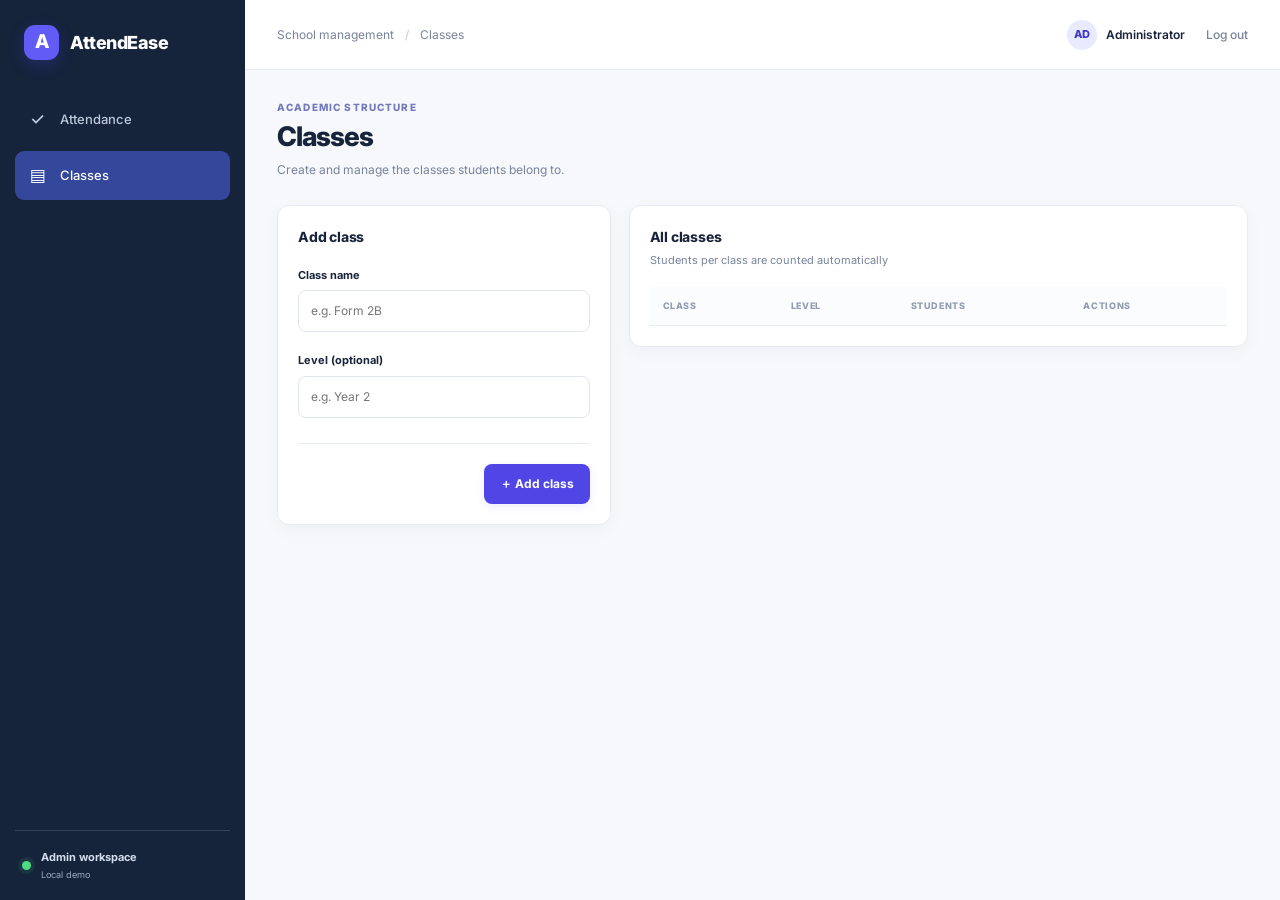
==== classes.html @ 70cc114b "Add classes page" ====
<!DOCTYPE html>
<html lang="en">
<head>
    <meta charset="UTF-8">
    <meta name="viewport" content="width=device-width, initial-scale=1.0">
    <title>Classes · AttendEase</title>
    <link rel="stylesheet" href="css/style.css">
</head>
<body data-page="classes" data-title="Classes">
<div class="app-shell">
    <main class="main-area">
        <div class="content">
            <div class="page-heading">
                <div>
                    <p class="eyebrow">ACADEMIC STRUCTURE</p>
                    <h1>Classes</h1>
                    <p class="muted">Create and manage the classes students belong to.</p>
                </div>
            </div>

            <div id="message" hidden></div>

            <div class="two-column">
                <section class="panel form-panel">
                    <h2 class="section-title">Add class</h2>
                    <form id="class-form">
                        <div class="stack">
                            <label for="class-name">Class name</label>
                            <input class="input" id="class-name" required placeholder="e.g. Form 2B">
                        </div>
                        <div class="stack">
                            <label for="level">Level (optional)</label>
                            <input class="input" id="level" placeholder="e.g. Year 2">
                        </div>
                        <div class="form-actions">
                            <button class="btn btn-primary" type="submit">＋ Add class</button>
                        </div>
                    </form>
                </section>

                <section class="panel">
                    <div class="panel-heading">
                        <div>
                            <h2>All classes</h2>
                            <p class="muted">Students per class are counted automatically</p>
                        </div>
                    </div>
                    <div class="table-wrap">
                        <table>
                            <thead>
                                <tr><th>CLASS</th><th>LEVEL</th><th>STUDENTS</th><th>ACTIONS</th></tr>
                            </thead>
                            <tbody id="class-body"></tbody>
                        </table>
                    </div>
                </section>
            </div>
        </div>
    </main>
</div>

<script src="js/layout.js"></script>
<script src="js/classes.js"></script>
</body>
</html>
---- css/style.css ----
@import url('https://fonts.googleapis.com/css2?family=Inter:wght@400;500;600;700;800&display=swap');
:root{--navy:#15233b;--navy-2:#20324f;--primary:#4f46e5;--primary-dark:#4338ca;--bg:#f6f8fc;--card:#fff;--text:#18243b;--muted:#78849a;--border:#e7ebf3;--green:#15803d;--red:#b91c1c;--amber:#a16207;--shadow:0 5px 18px rgba(24,36,59,.035)}
*{box-sizing:border-box}body{margin:0;background:var(--bg);color:var(--text);font:14px/1.5 Inter,system-ui,-apple-system,BlinkMacSystemFont,"Segoe UI",sans-serif}a{color:inherit;text-decoration:none}button,input,select{font:inherit}button,a,input,select{outline-offset:3px}button:focus-visible,a:focus-visible,input:focus-visible,select:focus-visible{outline:3px solid #a5b4fc}.app-shell{min-height:100vh;display:flex}.sidebar{background:var(--navy);color:#d5deee;width:245px;flex-shrink:0;display:flex;flex-direction:column;padding:25px 15px 18px;transition:transform .2s}.brand{display:flex;align-items:center;gap:11px;font-weight:800;font-size:18px;letter-spacing:-.5px;color:#fff;padding:0 9px 35px}.brand-mark{height:35px;width:35px;border-radius:11px;background:#625bf6;display:grid;place-items:center;font-size:19px;color:white;box-shadow:0 5px 15px #4f46e544}.nav-list{display:grid;gap:6px}.nav-link{display:flex;align-items:center;gap:13px;padding:12px 13px;border-radius:9px;font-size:13px;font-weight:500;color:#bdc9dc;transition:background .15s,color .15s}.nav-link>span:first-child{width:19px;text-align:center;font-size:17px}.nav-link:hover,.nav-link.active{background:#34479a;color:#fff}.sidebar-bottom{margin-top:auto;border-top:1px solid #34445d;padding:18px 7px 0;display:flex;align-items:center;gap:10px;font-size:11px}.sidebar-bottom strong,.sidebar-bottom small{display:block}.sidebar-bottom small{color:#9cabc3;margin-top:3px}.online-dot{width:9px;height:9px;border-radius:50%;background:#4ade80;box-shadow:0 0 0 4px #4ade8018}.main-area{min-width:0;flex:1;display:flex;flex-direction:column}.topbar{height:70px;display:flex;align-items:center;justify-content:space-between;padding:0 32px;background:#fff;border-bottom:1px solid var(--border);gap:15px}.breadcrumb{font-size:12px;color:var(--muted)}.breadcrumb span{padding:0 8px;color:#c2c9d5}.topbar-user{display:flex;align-items:center;gap:9px;font-size:12px;font-weight:600;white-space:nowrap}.logout-link{color:var(--muted);font-weight:500;margin-left:12px}.avatar{width:36px;height:36px;display:inline-grid;place-items:center;border-radius:50%;background:#e8eaff;color:#4338ca;font-size:11px;font-weight:800;flex-shrink:0}.avatar-small{width:30px;height:30px}.menu-toggle{display:none}.content{width:100%;max-width:1500px;margin:0 auto;padding:30px 32px;flex:1}.footer{display:flex;justify-content:space-between;gap:12px;padding:15px 32px;color:var(--muted);font-size:11px;border-top:1px solid var(--border);background:#fff}.page-heading{display:flex;justify-content:space-between;align-items:center;gap:20px;margin-bottom:26px}.page-heading h1{font-size:27px;line-height:1.25;letter-spacing:-1px;margin:4px 0 7px;font-weight:800}.muted{color:var(--muted);font-size:12px;margin:0}.eyebrow{font-size:10px;letter-spacing:1.15px;font-weight:800;color:#7379b9;margin:0 0 5px}.wave{font-size:22px}.btn{display:inline-flex;align-items:center;justify-content:center;gap:10px;min-height:40px;border:1px solid transparent;border-radius:8px;padding:10px 15px;font-size:12px;font-weight:700;cursor:pointer;white-space:nowrap;transition:background .15s,border .15s}.btn-primary{background:var(--primary);color:#fff;box-shadow:0 3px 8px #4f46e51a}.btn-primary:hover{background:var(--primary-dark)}.btn-primary:disabled{opacity:.5;cursor:not-allowed}.btn-secondary{background:#fff;color:var(--text);border-color:var(--border)}.btn-secondary:hover,.btn-ghost:hover{background:#f1f3f9}.btn-ghost{background:transparent;color:var(--muted)}.btn-small{min-height:32px;padding:6px 10px}.stats-grid{display:grid;grid-template-columns:repeat(4,minmax(0,1fr));gap:16px;margin-bottom:20px}.stat-card{background:var(--card);border:1px solid var(--border);border-radius:12px;padding:19px 19px 17px;box-shadow:var(--shadow);min-width:0}.stat-top{display:flex;align-items:center;justify-content:space-between;gap:8px;color:#6d7890;font-size:12px;font-weight:600}.stat-icon{width:35px;height:35px;border-radius:10px;display:grid;place-items:center;font-size:17px;font-weight:800}.indigo{background:#eeedff;color:#5145d8}.green{background:#e1f8eb;color:#15803d}.red{background:#fff0ef;color:#c2413a}.amber{background:#fff4d9;color:#a16207}.stat-number{font-size:29px;font-weight:800;letter-spacing:-1px;margin:12px 0 8px}.stat-foot{font-size:10px;color:var(--muted)}.badge{display:inline-flex;align-items:center;gap:4px;border-radius:20px;padding:5px 8px;font-size:10px;font-weight:700;white-space:nowrap}.badge-green,.badge-present{background:#e1f8eb;color:#166534}.badge-red,.badge-absent{background:#fff0ef;color:#b91c1c}.badge-amber,.badge-late{background:#fff4d9;color:#92400e}.badge-excused{background:#e8edff;color:#3730a3}.badge-active{background:#e1f8eb;color:#166534}.badge-inactive{background:#edf0f5;color:#667085}.dashboard-grid{display:grid;grid-template-columns:minmax(0,1.45fr) minmax(270px,1fr);gap:18px;margin-bottom:20px}.panel{background:var(--card);border:1px solid var(--border);border-radius:12px;padding:20px;box-shadow:var(--shadow);min-width:0}.panel-heading{display:flex;justify-content:space-between;align-items:center;gap:15px;margin-bottom:19px}.panel-heading h2,.section-title{font-size:14px;font-weight:750;letter-spacing:-.2px;margin:0 0 5px}.panel-heading .muted{font-size:11px}.mini-label{font-size:9px;font-weight:800;letter-spacing:.7px;color:#7379b9;background:#f0efff;padding:6px 8px;border-radius:6px}.chart-wrap{width:100%;margin-top:13px}.line-chart{width:100%;height:auto;display:block;overflow:visible}.grid-lines path{stroke:#edf0f6;stroke-width:1}.axis-labels,.day-label{fill:#9aa4b6;font-size:9px}.chart-line{fill:none;stroke:#625bf6;stroke-width:2.5;stroke-linecap:round;stroke-linejoin:round}.chart-point{fill:#fff;stroke:#625bf6;stroke-width:2}.chart-legend{display:flex;align-items:center;gap:15px;margin-top:7px;font-size:10px}.legend-dot{display:inline-block;width:7px;height:7px;border-radius:50%;background:#625bf6;margin-right:6px}.class-row{margin:0 0 18px}.class-row:last-child{margin-bottom:0}.class-row-label{display:flex;justify-content:space-between;gap:12px;font-size:11px;margin-bottom:8px}.class-row-label strong{font-size:11px}.progress{height:7px;background:#f0f1f8;border-radius:10px;overflow:hidden}.progress span{height:100%;display:block;background:#625bf6;border-radius:10px}.text-link{font-size:11px;font-weight:700;color:#5145d8}.recent-panel{padding-bottom:7px}.table-wrap{width:100%;overflow-x:auto}table{width:100%;border-collapse:collapse;text-align:left;font-size:12px}th{font-size:9px;font-weight:800;letter-spacing:.65px;color:#929caf;background:#fbfcfe;padding:12px 13px;border-bottom:1px solid var(--border);white-space:nowrap}td{padding:13px;border-bottom:1px solid #eef0f5;vertical-align:middle}tbody tr:last-child td{border-bottom:0}tbody tr:hover{background:#fafbff}.person-cell{display:flex;align-items:center;gap:10px;min-width:160px}.person-cell strong,.person-cell small{display:block}.person-cell strong{font-size:11px;font-weight:700}.person-cell small{font-size:10px;color:var(--muted);margin-top:3px}.empty-state{text-align:center;color:var(--muted);padding:25px!important}.filters{display:flex;align-items:end;gap:10px;flex-wrap:wrap;margin-bottom:18px}.input{width:100%;min-height:42px;border:1px solid #dfe4ee;background:#fff;border-radius:8px;padding:10px 12px;color:var(--text);font-size:12px;outline:none;transition:border .15s,box-shadow .15s}.input:focus{border-color:#8b85fa;box-shadow:0 0 0 3px #625bf618}.filters>.input{width:auto;min-width:160px}.search-input{flex:1;min-width:220px!important}.filter-field{display:grid;gap:6px;min-width:170px;flex:1}.filter-field label,.form-panel label{display:block;font-size:11px;font-weight:700;margin:0 0 7px}.align-end{align-self:end}.table-foot{padding:13px 0 5px;color:var(--muted);font-size:10px}.action-row{display:flex;align-items:center;gap:12px}.action-row form{margin:0}.link-danger{border:0;padding:0;background:none;color:#b91c1c;font-size:11px;font-weight:700;cursor:pointer}.code-label{font-family:ui-monospace,SFMono-Regular,Menlo,monospace;font-size:11px;color:#5145d8;background:#f0efff;padding:5px 7px;border-radius:5px}.form-panel{max-width:850px}.form-grid{display:grid;grid-template-columns:repeat(2,minmax(0,1fr));gap:18px 20px}.form-actions{display:flex;justify-content:flex-end;align-items:center;gap:10px;border-top:1px solid var(--border);padding-top:20px;margin-top:25px}.alert{padding:12px 14px;border-radius:8px;margin-bottom:18px;font-size:12px}.alert-error{background:#fff0ef;color:#b91c1c;border:1px solid #ffd7d4}.alert-success{background:#e1f8eb;color:#166534;border:1px solid #bbf7d0}.two-column{display:grid;grid-template-columns:minmax(260px,.7fr) minmax(0,1.3fr);gap:18px}.two-column .form-panel,.two-column .panel{align-self:start}.section-title{margin-bottom:20px}.attendance-toolbar{display:flex;justify-content:space-between;align-items:center;gap:10px;padding:0 0 12px}.status-options{display:flex;flex-wrap:wrap;gap:5px}.status-option{display:inline-flex;align-items:center;justify-content:center;border:1px solid var(--border);padding:6px 8px;border-radius:7px;cursor:pointer;font-size:10px;font-weight:650;color:#68758a;background:#fff}.status-option input{position:absolute;opacity:0;width:1px;height:1px}.status-option:focus-within{outline:2px solid #a5b4fc;outline-offset:2px}.status-option.selected.status-present{background:#e1f8eb;border-color:#a7e8bd;color:#166534}.status-option.selected.status-absent{background:#fff0ef;border-color:#ffc5c1;color:#b91c1c}.status-option.selected.status-late{background:#fff4d9;border-color:#f5d98a;color:#92400e}.status-option.selected.status-excused{background:#e8edff;border-color:#c7d2fe;color:#3730a3}.report-stats{margin-top:20px}.login-body{min-height:100vh;background:#fff}.login-layout{min-height:100vh;display:grid;grid-template-columns:1fr 1fr}.login-intro{background:linear-gradient(145deg,#15233b,#1c2c4a 65%,#29356d);color:white;padding:38px 8%;display:flex;flex-direction:column;justify-content:space-between;position:relative;overflow:hidden}.login-intro:after{content:"";position:absolute;width:430px;height:430px;border:1px solid #ffffff14;border-radius:50%;right:-160px;bottom:-160px;box-shadow:0 0 0 45px #ffffff08,0 0 0 90px #ffffff05}.brand-light{padding:0;color:#fff}.intro-copy{max-width:500px;position:relative;z-index:1}.intro-copy .eyebrow{color:#b5b7ff}.intro-copy h1{font-size:clamp(38px,4.5vw,65px);line-height:1.08;letter-spacing:-2.8px;margin:18px 0}.intro-copy h1 em{font-style:normal;color:#a5b4fc}.intro-copy p{max-width:390px;line-height:1.9;color:#c2cde0;font-size:14px}.intro-bottom{color:#a8b6cf;font-size:11px;letter-spacing:.4px;position:relative;z-index:1}.login-panel{display:grid;place-items:center;padding:35px}.login-form{width:100%;max-width:390px}.login-form h2{font-size:27px;letter-spacing:-1px;margin:8px 0}.login-form>.muted{margin-bottom:30px}.login-form label{display:block;font-size:12px;font-weight:700;margin:17px 0 8px}.password-wrap{position:relative}.password-wrap .input{padding-right:58px}.show-password{position:absolute;right:10px;top:50%;transform:translateY(-50%);background:none;border:0;color:#5145d8;font-size:11px;font-weight:700;cursor:pointer}.btn-full{width:100%;margin-top:23px;min-height:46px;justify-content:space-between;padding:0 16px}.login-note{font-size:10px;color:var(--muted);text-align:center;line-height:1.7;margin-top:18px}
@media(max-width:1100px){.sidebar{width:215px}.content{padding:25px 22px}.topbar{padding:0 22px}.stats-grid{gap:11px}.stat-card{padding:15px}.stat-number{font-size:26px}.dashboard-grid{grid-template-columns:minmax(0,1.2fr) minmax(240px,1fr)}}
@media(max-width:850px){.sidebar{position:fixed;z-index:10;top:0;bottom:0;left:0;transform:translateX(-100%);width:250px;box-shadow:10px 0 30px #1018281c}.sidebar.sidebar-open{transform:translateX(0)}.menu-toggle{display:inline-grid;place-items:center;border:1px solid var(--border);border-radius:7px;background:#fff;width:35px;height:35px;cursor:pointer}.topbar{justify-content:flex-start}.topbar-user{margin-left:auto}.dashboard-grid{grid-template-columns:1fr}.stats-grid{grid-template-columns:repeat(2,minmax(0,1fr))}.login-layout{grid-template-columns:.8fr 1fr}.intro-copy h1{font-size:43px}.two-column{grid-template-columns:1fr}}
@media(max-width:560px){.topbar{height:60px;padding:0 13px}.breadcrumb{display:none}.topbar-user{font-size:0;gap:0}.topbar-user .avatar{font-size:10px}.logout-link{font-size:11px;margin-left:8px}.content{padding:22px 13px}.page-heading{align-items:flex-start;flex-direction:column;gap:14px;margin-bottom:20px}.page-heading h1{font-size:24px}.page-heading>.btn{width:100%}.stats-grid{gap:10px}.stat-card{padding:13px}.stat-number{font-size:25px;margin:9px 0 6px}.stat-top{font-size:11px}.stat-icon{width:30px;height:30px}.panel{padding:14px}.panel-heading{align-items:flex-start}.filters{align-items:stretch}.filters>.input,.search-input{width:100%;min-width:100%!important}.filters>.btn{flex:1}.form-grid{grid-template-columns:1fr;gap:14px}.form-actions{flex-wrap:wrap}.form-actions .muted{width:100%}.status-options{min-width:220px}.footer{padding:13px;flex-wrap:wrap}.login-layout{grid-template-columns:1fr}.login-intro{min-height:260px;padding:24px}.intro-copy h1{font-size:37px;letter-spacing:-1.5px;margin:12px 0}.intro-copy p{font-size:12px;margin-bottom:0}.intro-bottom{display:none}.login-panel{padding:35px 23px;min-height:480px}.login-form h2{font-size:24px}.report-stats{grid-template-columns:repeat(2,minmax(0,1fr))}}
.stack{margin-bottom:20px}.msg-success{color:#166534;font-weight:700;font-size:12px}.msg-error{color:#b91c1c;font-weight:700;font-size:12px}.form-actions #message{margin-right:auto}
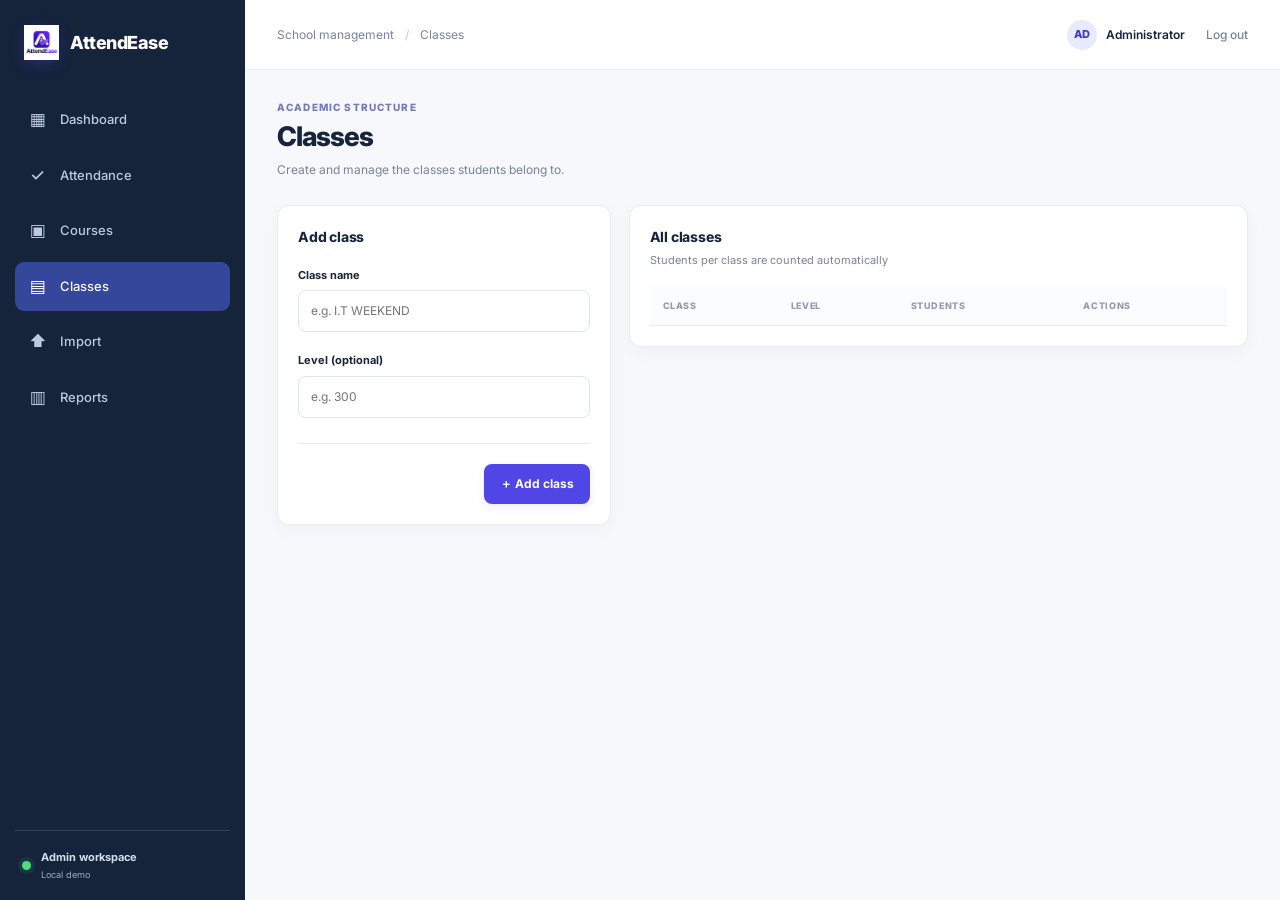
==== commit f27c22e0: "import students into class, Course optional" ====
--- a/classes.html
+++ b/classes.html
@@ -26,11 +26,11 @@
                     <form id="class-form">
                         <div class="stack">
                             <label for="class-name">Class name</label>
-                            <input class="input" id="class-name" required placeholder="e.g. Form 2B">
+                            <input class="input" id="class-name" required placeholder="e.g. I.T WEEKEND">
                         </div>
                         <div class="stack">
                             <label for="level">Level (optional)</label>
-                            <input class="input" id="level" placeholder="e.g. Year 2">
+                            <input class="input" id="level" placeholder="e.g. 300">
                         </div>
                         <div class="form-actions">
                             <button class="btn btn-primary" type="submit">＋ Add class</button>
--- a/css/style.css
+++ b/css/style.css
@@ -1,6 +1,11 @@
 @import url('https://fonts.googleapis.com/css2?family=Inter:wght@400;500;600;700;800&display=swap');
 :root{--navy:#15233b;--navy-2:#20324f;--primary:#4f46e5;--primary-dark:#4338ca;--bg:#f6f8fc;--card:#fff;--text:#18243b;--muted:#78849a;--border:#e7ebf3;--green:#15803d;--red:#b91c1c;--amber:#a16207;--shadow:0 5px 18px rgba(24,36,59,.035)}
-*{box-sizing:border-box}body{margin:0;background:var(--bg);color:var(--text);font:14px/1.5 Inter,system-ui,-apple-system,BlinkMacSystemFont,"Segoe UI",sans-serif}a{color:inherit;text-decoration:none}button,input,select{font:inherit}button,a,input,select{outline-offset:3px}button:focus-visible,a:focus-visible,input:focus-visible,select:focus-visible{outline:3px solid #a5b4fc}.app-shell{min-height:100vh;display:flex}.sidebar{background:var(--navy);color:#d5deee;width:245px;flex-shrink:0;display:flex;flex-direction:column;padding:25px 15px 18px;transition:transform .2s}.brand{display:flex;align-items:center;gap:11px;font-weight:800;font-size:18px;letter-spacing:-.5px;color:#fff;padding:0 9px 35px}.brand-mark{height:35px;width:35px;border-radius:11px;background:#625bf6;display:grid;place-items:center;font-size:19px;color:white;box-shadow:0 5px 15px #4f46e544}.nav-list{display:grid;gap:6px}.nav-link{display:flex;align-items:center;gap:13px;padding:12px 13px;border-radius:9px;font-size:13px;font-weight:500;color:#bdc9dc;transition:background .15s,color .15s}.nav-link>span:first-child{width:19px;text-align:center;font-size:17px}.nav-link:hover,.nav-link.active{background:#34479a;color:#fff}.sidebar-bottom{margin-top:auto;border-top:1px solid #34445d;padding:18px 7px 0;display:flex;align-items:center;gap:10px;font-size:11px}.sidebar-bottom strong,.sidebar-bottom small{display:block}.sidebar-bottom small{color:#9cabc3;margin-top:3px}.online-dot{width:9px;height:9px;border-radius:50%;background:#4ade80;box-shadow:0 0 0 4px #4ade8018}.main-area{min-width:0;flex:1;display:flex;flex-direction:column}.topbar{height:70px;display:flex;align-items:center;justify-content:space-between;padding:0 32px;background:#fff;border-bottom:1px solid var(--border);gap:15px}.breadcrumb{font-size:12px;color:var(--muted)}.breadcrumb span{padding:0 8px;color:#c2c9d5}.topbar-user{display:flex;align-items:center;gap:9px;font-size:12px;font-weight:600;white-space:nowrap}.logout-link{color:var(--muted);font-weight:500;margin-left:12px}.avatar{width:36px;height:36px;display:inline-grid;place-items:center;border-radius:50%;background:#e8eaff;color:#4338ca;font-size:11px;font-weight:800;flex-shrink:0}.avatar-small{width:30px;height:30px}.menu-toggle{display:none}.content{width:100%;max-width:1500px;margin:0 auto;padding:30px 32px;flex:1}.footer{display:flex;justify-content:space-between;gap:12px;padding:15px 32px;color:var(--muted);font-size:11px;border-top:1px solid var(--border);background:#fff}.page-heading{display:flex;justify-content:space-between;align-items:center;gap:20px;margin-bottom:26px}.page-heading h1{font-size:27px;line-height:1.25;letter-spacing:-1px;margin:4px 0 7px;font-weight:800}.muted{color:var(--muted);font-size:12px;margin:0}.eyebrow{font-size:10px;letter-spacing:1.15px;font-weight:800;color:#7379b9;margin:0 0 5px}.wave{font-size:22px}.btn{display:inline-flex;align-items:center;justify-content:center;gap:10px;min-height:40px;border:1px solid transparent;border-radius:8px;padding:10px 15px;font-size:12px;font-weight:700;cursor:pointer;white-space:nowrap;transition:background .15s,border .15s}.btn-primary{background:var(--primary);color:#fff;box-shadow:0 3px 8px #4f46e51a}.btn-primary:hover{background:var(--primary-dark)}.btn-primary:disabled{opacity:.5;cursor:not-allowed}.btn-secondary{background:#fff;color:var(--text);border-color:var(--border)}.btn-secondary:hover,.btn-ghost:hover{background:#f1f3f9}.btn-ghost{background:transparent;color:var(--muted)}.btn-small{min-height:32px;padding:6px 10px}.stats-grid{display:grid;grid-template-columns:repeat(4,minmax(0,1fr));gap:16px;margin-bottom:20px}.stat-card{background:var(--card);border:1px solid var(--border);border-radius:12px;padding:19px 19px 17px;box-shadow:var(--shadow);min-width:0}.stat-top{display:flex;align-items:center;justify-content:space-between;gap:8px;color:#6d7890;font-size:12px;font-weight:600}.stat-icon{width:35px;height:35px;border-radius:10px;display:grid;place-items:center;font-size:17px;font-weight:800}.indigo{background:#eeedff;color:#5145d8}.green{background:#e1f8eb;color:#15803d}.red{background:#fff0ef;color:#c2413a}.amber{background:#fff4d9;color:#a16207}.stat-number{font-size:29px;font-weight:800;letter-spacing:-1px;margin:12px 0 8px}.stat-foot{font-size:10px;color:var(--muted)}.badge{display:inline-flex;align-items:center;gap:4px;border-radius:20px;padding:5px 8px;font-size:10px;font-weight:700;white-space:nowrap}.badge-green,.badge-present{background:#e1f8eb;color:#166534}.badge-red,.badge-absent{background:#fff0ef;color:#b91c1c}.badge-amber,.badge-late{background:#fff4d9;color:#92400e}.badge-excused{background:#e8edff;color:#3730a3}.badge-active{background:#e1f8eb;color:#166534}.badge-inactive{background:#edf0f5;color:#667085}.dashboard-grid{display:grid;grid-template-columns:minmax(0,1.45fr) minmax(270px,1fr);gap:18px;margin-bottom:20px}.panel{background:var(--card);border:1px solid var(--border);border-radius:12px;padding:20px;box-shadow:var(--shadow);min-width:0}.panel-heading{display:flex;justify-content:space-between;align-items:center;gap:15px;margin-bottom:19px}.panel-heading h2,.section-title{font-size:14px;font-weight:750;letter-spacing:-.2px;margin:0 0 5px}.panel-heading .muted{font-size:11px}.mini-label{font-size:9px;font-weight:800;letter-spacing:.7px;color:#7379b9;background:#f0efff;padding:6px 8px;border-radius:6px}.chart-wrap{width:100%;margin-top:13px}.line-chart{width:100%;height:auto;display:block;overflow:visible}.grid-lines path{stroke:#edf0f6;stroke-width:1}.axis-labels,.day-label{fill:#9aa4b6;font-size:9px}.chart-line{fill:none;stroke:#625bf6;stroke-width:2.5;stroke-linecap:round;stroke-linejoin:round}.chart-point{fill:#fff;stroke:#625bf6;stroke-width:2}.chart-legend{display:flex;align-items:center;gap:15px;margin-top:7px;font-size:10px}.legend-dot{display:inline-block;width:7px;height:7px;border-radius:50%;background:#625bf6;margin-right:6px}.class-row{margin:0 0 18px}.class-row:last-child{margin-bottom:0}.class-row-label{display:flex;justify-content:space-between;gap:12px;font-size:11px;margin-bottom:8px}.class-row-label strong{font-size:11px}.progress{height:7px;background:#f0f1f8;border-radius:10px;overflow:hidden}.progress span{height:100%;display:block;background:#625bf6;border-radius:10px}.text-link{font-size:11px;font-weight:700;color:#5145d8}.recent-panel{padding-bottom:7px}.table-wrap{width:100%;overflow-x:auto}table{width:100%;border-collapse:collapse;text-align:left;font-size:12px}th{font-size:9px;font-weight:800;letter-spacing:.65px;color:#929caf;background:#fbfcfe;padding:12px 13px;border-bottom:1px solid var(--border);white-space:nowrap}td{padding:13px;border-bottom:1px solid #eef0f5;vertical-align:middle}tbody tr:last-child td{border-bottom:0}tbody tr:hover{background:#fafbff}.person-cell{display:flex;align-items:center;gap:10px;min-width:160px}.person-cell strong,.person-cell small{display:block}.person-cell strong{font-size:11px;font-weight:700}.person-cell small{font-size:10px;color:var(--muted);margin-top:3px}.empty-state{text-align:center;color:var(--muted);padding:25px!important}.filters{display:flex;align-items:end;gap:10px;flex-wrap:wrap;margin-bottom:18px}.input{width:100%;min-height:42px;border:1px solid #dfe4ee;background:#fff;border-radius:8px;padding:10px 12px;color:var(--text);font-size:12px;outline:none;transition:border .15s,box-shadow .15s}.input:focus{border-color:#8b85fa;box-shadow:0 0 0 3px #625bf618}.filters>.input{width:auto;min-width:160px}.search-input{flex:1;min-width:220px!important}.filter-field{display:grid;gap:6px;min-width:170px;flex:1}.filter-field label,.form-panel label{display:block;font-size:11px;font-weight:700;margin:0 0 7px}.align-end{align-self:end}.table-foot{padding:13px 0 5px;color:var(--muted);font-size:10px}.action-row{display:flex;align-items:center;gap:12px}.action-row form{margin:0}.link-danger{border:0;padding:0;background:none;color:#b91c1c;font-size:11px;font-weight:700;cursor:pointer}.code-label{font-family:ui-monospace,SFMono-Regular,Menlo,monospace;font-size:11px;color:#5145d8;background:#f0efff;padding:5px 7px;border-radius:5px}.form-panel{max-width:850px}.form-grid{display:grid;grid-template-columns:repeat(2,minmax(0,1fr));gap:18px 20px}.form-actions{display:flex;justify-content:flex-end;align-items:center;gap:10px;border-top:1px solid var(--border);padding-top:20px;margin-top:25px}.alert{padding:12px 14px;border-radius:8px;margin-bottom:18px;font-size:12px}.alert-error{background:#fff0ef;color:#b91c1c;border:1px solid #ffd7d4}.alert-success{background:#e1f8eb;color:#166534;border:1px solid #bbf7d0}.two-column{display:grid;grid-template-columns:minmax(260px,.7fr) minmax(0,1.3fr);gap:18px}.two-column .form-panel,.two-column .panel{align-self:start}.section-title{margin-bottom:20px}.attendance-toolbar{display:flex;justify-content:space-between;align-items:center;gap:10px;padding:0 0 12px}.status-options{display:flex;flex-wrap:wrap;gap:5px}.status-option{display:inline-flex;align-items:center;justify-content:center;border:1px solid var(--border);padding:6px 8px;border-radius:7px;cursor:pointer;font-size:10px;font-weight:650;color:#68758a;background:#fff}.status-option input{position:absolute;opacity:0;width:1px;height:1px}.status-option:focus-within{outline:2px solid #a5b4fc;outline-offset:2px}.status-option.selected.status-present{background:#e1f8eb;border-color:#a7e8bd;color:#166534}.status-option.selected.status-absent{background:#fff0ef;border-color:#ffc5c1;color:#b91c1c}.status-option.selected.status-late{background:#fff4d9;border-color:#f5d98a;color:#92400e}.status-option.selected.status-excused{background:#e8edff;border-color:#c7d2fe;color:#3730a3}.report-stats{margin-top:20px}.login-body{min-height:100vh;background:#fff}.login-layout{min-height:100vh;display:grid;grid-template-columns:1fr 1fr}.login-intro{background:linear-gradient(145deg,#15233b,#1c2c4a 65%,#29356d);color:white;padding:38px 8%;display:flex;flex-direction:column;justify-content:space-between;position:relative;overflow:hidden}.login-intro:after{content:"";position:absolute;width:430px;height:430px;border:1px solid #ffffff14;border-radius:50%;right:-160px;bottom:-160px;box-shadow:0 0 0 45px #ffffff08,0 0 0 90px #ffffff05}.brand-light{padding:0;color:#fff}.intro-copy{max-width:500px;position:relative;z-index:1}.intro-copy .eyebrow{color:#b5b7ff}.intro-copy h1{font-size:clamp(38px,4.5vw,65px);line-height:1.08;letter-spacing:-2.8px;margin:18px 0}.intro-copy h1 em{font-style:normal;color:#a5b4fc}.intro-copy p{max-width:390px;line-height:1.9;color:#c2cde0;font-size:14px}.intro-bottom{color:#a8b6cf;font-size:11px;letter-spacing:.4px;position:relative;z-index:1}.login-panel{display:grid;place-items:center;padding:35px}.login-form{width:100%;max-width:390px}.login-form h2{font-size:27px;letter-spacing:-1px;margin:8px 0}.login-form>.muted{margin-bottom:30px}.login-form label{display:block;font-size:12px;font-weight:700;margin:17px 0 8px}.password-wrap{position:relative}.password-wrap .input{padding-right:58px}.show-password{position:absolute;right:10px;top:50%;transform:translateY(-50%);background:none;border:0;color:#5145d8;font-size:11px;font-weight:700;cursor:pointer}.btn-full{width:100%;margin-top:23px;min-height:46px;justify-content:space-between;padding:0 16px}.login-note{font-size:10px;color:var(--muted);text-align:center;line-height:1.7;margin-top:18px}
+*{box-sizing:border-box}body{margin:0;background:var(--bg);color:var(--text);font:14px/1.5 Inter,system-ui,-apple-system,BlinkMacSystemFont,"Segoe UI",sans-serif}a{color:inherit;text-decoration:none}button,input,select{font:inherit}button,a,input,select{outline-offset:3px}button:focus-visible,a:focus-visible,input:focus-visible,select:focus-visible{outline:3px solid #a5b4fc}.app-shell{min-height:100vh;display:flex}.sidebar{background:var(--navy);color:#d5deee;width:245px;flex-shrink:0;display:flex;flex-direction:column;padding:25px 15px 18px;transition:transform .2s}.brand{display:flex;align-items:center;gap:11px;font-weight:800;font-size:18px;letter-spacing:-.5px;color:#fff;padding:0 9px 35px}.brand-mark{height:35px;width:35px;border-radius:11px;background:#625bf6;display:grid;place-items:center;font-size:19px;color:white;box-shadow:0 5px 15px #4f46e544}.nav-list{display:grid;gap:6px}.nav-link{display:flex;align-items:center;gap:13px;padding:12px 13px;border-radius:9px;font-size:13px;font-weight:500;color:#bdc9dc;transition:background .15s,color .15s}.brand-mark img {
+    width: 100%;
+    height: 100%;
+    object-fit: contain;
+    display: block;
+}.nav-link>span:first-child{width:19px;text-align:center;font-size:17px}.nav-link:hover,.nav-link.active{background:#34479a;color:#fff}.sidebar-bottom{margin-top:auto;border-top:1px solid #34445d;padding:18px 7px 0;display:flex;align-items:center;gap:10px;font-size:11px}.sidebar-bottom strong,.sidebar-bottom small{display:block}.sidebar-bottom small{color:#9cabc3;margin-top:3px}.online-dot{width:9px;height:9px;border-radius:50%;background:#4ade80;box-shadow:0 0 0 4px #4ade8018}.main-area{min-width:0;flex:1;display:flex;flex-direction:column}.topbar{height:70px;display:flex;align-items:center;justify-content:space-between;padding:0 32px;background:#fff;border-bottom:1px solid var(--border);gap:15px}.breadcrumb{font-size:12px;color:var(--muted)}.breadcrumb span{padding:0 8px;color:#c2c9d5}.topbar-user{display:flex;align-items:center;gap:9px;font-size:12px;font-weight:600;white-space:nowrap}.logout-link{color:var(--muted);font-weight:500;margin-left:12px}.avatar{width:36px;height:36px;display:inline-grid;place-items:center;border-radius:50%;background:#e8eaff;color:#4338ca;font-size:11px;font-weight:800;flex-shrink:0}.avatar-small{width:30px;height:30px}.menu-toggle{display:none}.content{width:100%;max-width:1500px;margin:0 auto;padding:30px 32px;flex:1}.footer{display:flex;justify-content:space-between;gap:12px;padding:15px 32px;color:var(--muted);font-size:11px;border-top:1px solid var(--border);background:#fff}.page-heading{display:flex;justify-content:space-between;align-items:center;gap:20px;margin-bottom:26px}.page-heading h1{font-size:27px;line-height:1.25;letter-spacing:-1px;margin:4px 0 7px;font-weight:800}.muted{color:var(--muted);font-size:12px;margin:0}.eyebrow{font-size:10px;letter-spacing:1.15px;font-weight:800;color:#7379b9;margin:0 0 5px}.wave{font-size:22px}.btn{display:inline-flex;align-items:center;justify-content:center;gap:10px;min-height:40px;border:1px solid transparent;border-radius:8px;padding:10px 15px;font-size:12px;font-weight:700;cursor:pointer;white-space:nowrap;transition:background .15s,border .15s}.btn-primary{background:var(--primary);color:#fff;box-shadow:0 3px 8px #4f46e51a}.btn-primary:hover{background:var(--primary-dark)}.btn-primary:disabled{opacity:.5;cursor:not-allowed}.btn-secondary{background:#fff;color:var(--text);border-color:var(--border)}.btn-secondary:hover,.btn-ghost:hover{background:#f1f3f9}.btn-ghost{background:transparent;color:var(--muted)}.btn-small{min-height:32px;padding:6px 10px}.stats-grid{display:grid;grid-template-columns:repeat(4,minmax(0,1fr));gap:16px;margin-bottom:20px}.stat-card{background:var(--card);border:1px solid var(--border);border-radius:12px;padding:19px 19px 17px;box-shadow:var(--shadow);min-width:0}.stat-top{display:flex;align-items:center;justify-content:space-between;gap:8px;color:#6d7890;font-size:12px;font-weight:600}.stat-icon{width:35px;height:35px;border-radius:10px;display:grid;place-items:center;font-size:17px;font-weight:800}.indigo{background:#eeedff;color:#5145d8}.green{background:#e1f8eb;color:#15803d}.red{background:#fff0ef;color:#c2413a}.amber{background:#fff4d9;color:#a16207}.stat-number{font-size:29px;font-weight:800;letter-spacing:-1px;margin:12px 0 8px}.stat-foot{font-size:10px;color:var(--muted)}.badge{display:inline-flex;align-items:center;gap:4px;border-radius:20px;padding:5px 8px;font-size:10px;font-weight:700;white-space:nowrap}.badge-green,.badge-present{background:#e1f8eb;color:#166534}.badge-red,.badge-absent{background:#fff0ef;color:#b91c1c}.badge-amber,.badge-late{background:#fff4d9;color:#92400e}.badge-excused{background:#e8edff;color:#3730a3}.badge-active{background:#e1f8eb;color:#166534}.badge-inactive{background:#edf0f5;color:#667085}.dashboard-grid{display:grid;grid-template-columns:minmax(0,1.45fr) minmax(270px,1fr);gap:18px;margin-bottom:20px}.panel{background:var(--card);border:1px solid var(--border);border-radius:12px;padding:20px;box-shadow:var(--shadow);min-width:0}.panel-heading{display:flex;justify-content:space-between;align-items:center;gap:15px;margin-bottom:19px}.panel-heading h2,.section-title{font-size:14px;font-weight:750;letter-spacing:-.2px;margin:0 0 5px}.panel-heading .muted{font-size:11px}.mini-label{font-size:9px;font-weight:800;letter-spacing:.7px;color:#7379b9;background:#f0efff;padding:6px 8px;border-radius:6px}.chart-wrap{width:100%;margin-top:13px}.line-chart{width:100%;height:auto;display:block;overflow:visible}.grid-lines path{stroke:#edf0f6;stroke-width:1}.axis-labels,.day-label{fill:#9aa4b6;font-size:9px}.chart-line{fill:none;stroke:#625bf6;stroke-width:2.5;stroke-linecap:round;stroke-linejoin:round}.chart-point{fill:#fff;stroke:#625bf6;stroke-width:2}.chart-legend{display:flex;align-items:center;gap:15px;margin-top:7px;font-size:10px}.legend-dot{display:inline-block;width:7px;height:7px;border-radius:50%;background:#625bf6;margin-right:6px}.class-row{margin:0 0 18px}.class-row:last-child{margin-bottom:0}.class-row-label{display:flex;justify-content:space-between;gap:12px;font-size:11px;margin-bottom:8px}.class-row-label strong{font-size:11px}.progress{height:7px;background:#f0f1f8;border-radius:10px;overflow:hidden}.progress span{height:100%;display:block;background:#625bf6;border-radius:10px}.text-link{font-size:11px;font-weight:700;color:#5145d8}.recent-panel{padding-bottom:7px}.table-wrap{width:100%;overflow-x:auto}table{width:100%;border-collapse:collapse;text-align:left;font-size:12px}th{font-size:9px;font-weight:800;letter-spacing:.65px;color:#929caf;background:#fbfcfe;padding:12px 13px;border-bottom:1px solid var(--border);white-space:nowrap}td{padding:13px;border-bottom:1px solid #eef0f5;vertical-align:middle}tbody tr:last-child td{border-bottom:0}tbody tr:hover{background:#fafbff}.person-cell{display:flex;align-items:center;gap:10px;min-width:160px}.person-cell strong,.person-cell small{display:block}.person-cell strong{font-size:11px;font-weight:700}.person-cell small{font-size:10px;color:var(--muted);margin-top:3px}.empty-state{text-align:center;color:var(--muted);padding:25px!important}.filters{display:flex;align-items:end;gap:10px;flex-wrap:wrap;margin-bottom:18px}.input{width:100%;min-height:42px;border:1px solid #dfe4ee;background:#fff;border-radius:8px;padding:10px 12px;color:var(--text);font-size:12px;outline:none;transition:border .15s,box-shadow .15s}.input:focus{border-color:#8b85fa;box-shadow:0 0 0 3px #625bf618}.filters>.input{width:auto;min-width:160px}.search-input{flex:1;min-width:220px!important}.filter-field{display:grid;gap:6px;min-width:170px;flex:1}.filter-field label,.form-panel label{display:block;font-size:11px;font-weight:700;margin:0 0 7px}.align-end{align-self:end}.table-foot{padding:13px 0 5px;color:var(--muted);font-size:10px}.action-row{display:flex;align-items:center;gap:12px}.action-row form{margin:0}.link-danger{border:0;padding:0;background:none;color:#b91c1c;font-size:11px;font-weight:700;cursor:pointer}.code-label{font-family:ui-monospace,SFMono-Regular,Menlo,monospace;font-size:11px;color:#5145d8;background:#f0efff;padding:5px 7px;border-radius:5px}.form-panel{max-width:850px}.form-grid{display:grid;grid-template-columns:repeat(2,minmax(0,1fr));gap:18px 20px}.form-actions{display:flex;justify-content:flex-end;align-items:center;gap:10px;border-top:1px solid var(--border);padding-top:20px;margin-top:25px}.alert{padding:12px 14px;border-radius:8px;margin-bottom:18px;font-size:12px}.alert-error{background:#fff0ef;color:#b91c1c;border:1px solid #ffd7d4}.alert-success{background:#e1f8eb;color:#166534;border:1px solid #bbf7d0}.two-column{display:grid;grid-template-columns:minmax(260px,.7fr) minmax(0,1.3fr);gap:18px}.two-column .form-panel,.two-column .panel{align-self:start}.section-title{margin-bottom:20px}.attendance-toolbar{display:flex;justify-content:space-between;align-items:center;gap:10px;padding:0 0 12px}.status-options{display:flex;flex-wrap:wrap;gap:5px}.status-option{display:inline-flex;align-items:center;justify-content:center;border:1px solid var(--border);padding:6px 8px;border-radius:7px;cursor:pointer;font-size:10px;font-weight:650;color:#68758a;background:#fff}.status-option input{position:absolute;opacity:0;width:1px;height:1px}.status-option:focus-within{outline:2px solid #a5b4fc;outline-offset:2px}.status-option.selected.status-present{background:#e1f8eb;border-color:#a7e8bd;color:#166534}.status-option.selected.status-absent{background:#fff0ef;border-color:#ffc5c1;color:#b91c1c}.status-option.selected.status-late{background:#fff4d9;border-color:#f5d98a;color:#92400e}.status-option.selected.status-excused{background:#e8edff;border-color:#c7d2fe;color:#3730a3}.report-stats{margin-top:20px}.login-body{min-height:100vh;background:#fff}.login-layout{min-height:100vh;display:grid;grid-template-columns:1fr 1fr}.login-intro{background:linear-gradient(145deg,#15233b,#1c2c4a 65%,#29356d);color:white;padding:38px 8%;display:flex;flex-direction:column;justify-content:space-between;position:relative;overflow:hidden}.login-intro:after{content:"";position:absolute;width:430px;height:430px;border:1px solid #ffffff14;border-radius:50%;right:-160px;bottom:-160px;box-shadow:0 0 0 45px #ffffff08,0 0 0 90px #ffffff05}.brand-light{padding:0;color:#fff}.intro-copy{max-width:500px;position:relative;z-index:1}.intro-copy .eyebrow{color:#b5b7ff}.intro-copy h1{font-size:clamp(38px,4.5vw,65px);line-height:1.08;letter-spacing:-2.8px;margin:18px 0}.intro-copy h1 em{font-style:normal;color:#a5b4fc}.intro-copy p{max-width:390px;line-height:1.9;color:#c2cde0;font-size:14px}.intro-bottom{color:#a8b6cf;font-size:11px;letter-spacing:.4px;position:relative;z-index:1}.login-panel{display:grid;place-items:center;padding:35px}.login-form{width:100%;max-width:390px}.login-form h2{font-size:27px;letter-spacing:-1px;margin:8px 0}.login-form>.muted{margin-bottom:30px}.login-form label{display:block;font-size:12px;font-weight:700;margin:17px 0 8px}.password-wrap{position:relative}.password-wrap .input{padding-right:58px}.show-password{position:absolute;right:10px;top:50%;transform:translateY(-50%);background:none;border:0;color:#5145d8;font-size:11px;font-weight:700;cursor:pointer}.btn-full{width:100%;margin-top:23px;min-height:46px;justify-content:space-between;padding:0 16px}.login-note{font-size:10px;color:var(--muted);text-align:center;line-height:1.7;margin-top:18px}
 @media(max-width:1100px){.sidebar{width:215px}.content{padding:25px 22px}.topbar{padding:0 22px}.stats-grid{gap:11px}.stat-card{padding:15px}.stat-number{font-size:26px}.dashboard-grid{grid-template-columns:minmax(0,1.2fr) minmax(240px,1fr)}}
 @media(max-width:850px){.sidebar{position:fixed;z-index:10;top:0;bottom:0;left:0;transform:translateX(-100%);width:250px;box-shadow:10px 0 30px #1018281c}.sidebar.sidebar-open{transform:translateX(0)}.menu-toggle{display:inline-grid;place-items:center;border:1px solid var(--border);border-radius:7px;background:#fff;width:35px;height:35px;cursor:pointer}.topbar{justify-content:flex-start}.topbar-user{margin-left:auto}.dashboard-grid{grid-template-columns:1fr}.stats-grid{grid-template-columns:repeat(2,minmax(0,1fr))}.login-layout{grid-template-columns:.8fr 1fr}.intro-copy h1{font-size:43px}.two-column{grid-template-columns:1fr}}
 @media(max-width:560px){.topbar{height:60px;padding:0 13px}.breadcrumb{display:none}.topbar-user{font-size:0;gap:0}.topbar-user .avatar{font-size:10px}.logout-link{font-size:11px;margin-left:8px}.content{padding:22px 13px}.page-heading{align-items:flex-start;flex-direction:column;gap:14px;margin-bottom:20px}.page-heading h1{font-size:24px}.page-heading>.btn{width:100%}.stats-grid{gap:10px}.stat-card{padding:13px}.stat-number{font-size:25px;margin:9px 0 6px}.stat-top{font-size:11px}.stat-icon{width:30px;height:30px}.panel{padding:14px}.panel-heading{align-items:flex-start}.filters{align-items:stretch}.filters>.input,.search-input{width:100%;min-width:100%!important}.filters>.btn{flex:1}.form-grid{grid-template-columns:1fr;gap:14px}.form-actions{flex-wrap:wrap}.form-actions .muted{width:100%}.status-options{min-width:220px}.footer{padding:13px;flex-wrap:wrap}.login-layout{grid-template-columns:1fr}.login-intro{min-height:260px;padding:24px}.intro-copy h1{font-size:37px;letter-spacing:-1.5px;margin:12px 0}.intro-copy p{font-size:12px;margin-bottom:0}.intro-bottom{display:none}.login-panel{padding:35px 23px;min-height:480px}.login-form h2{font-size:24px}.report-stats{grid-template-columns:repeat(2,minmax(0,1fr))}}
